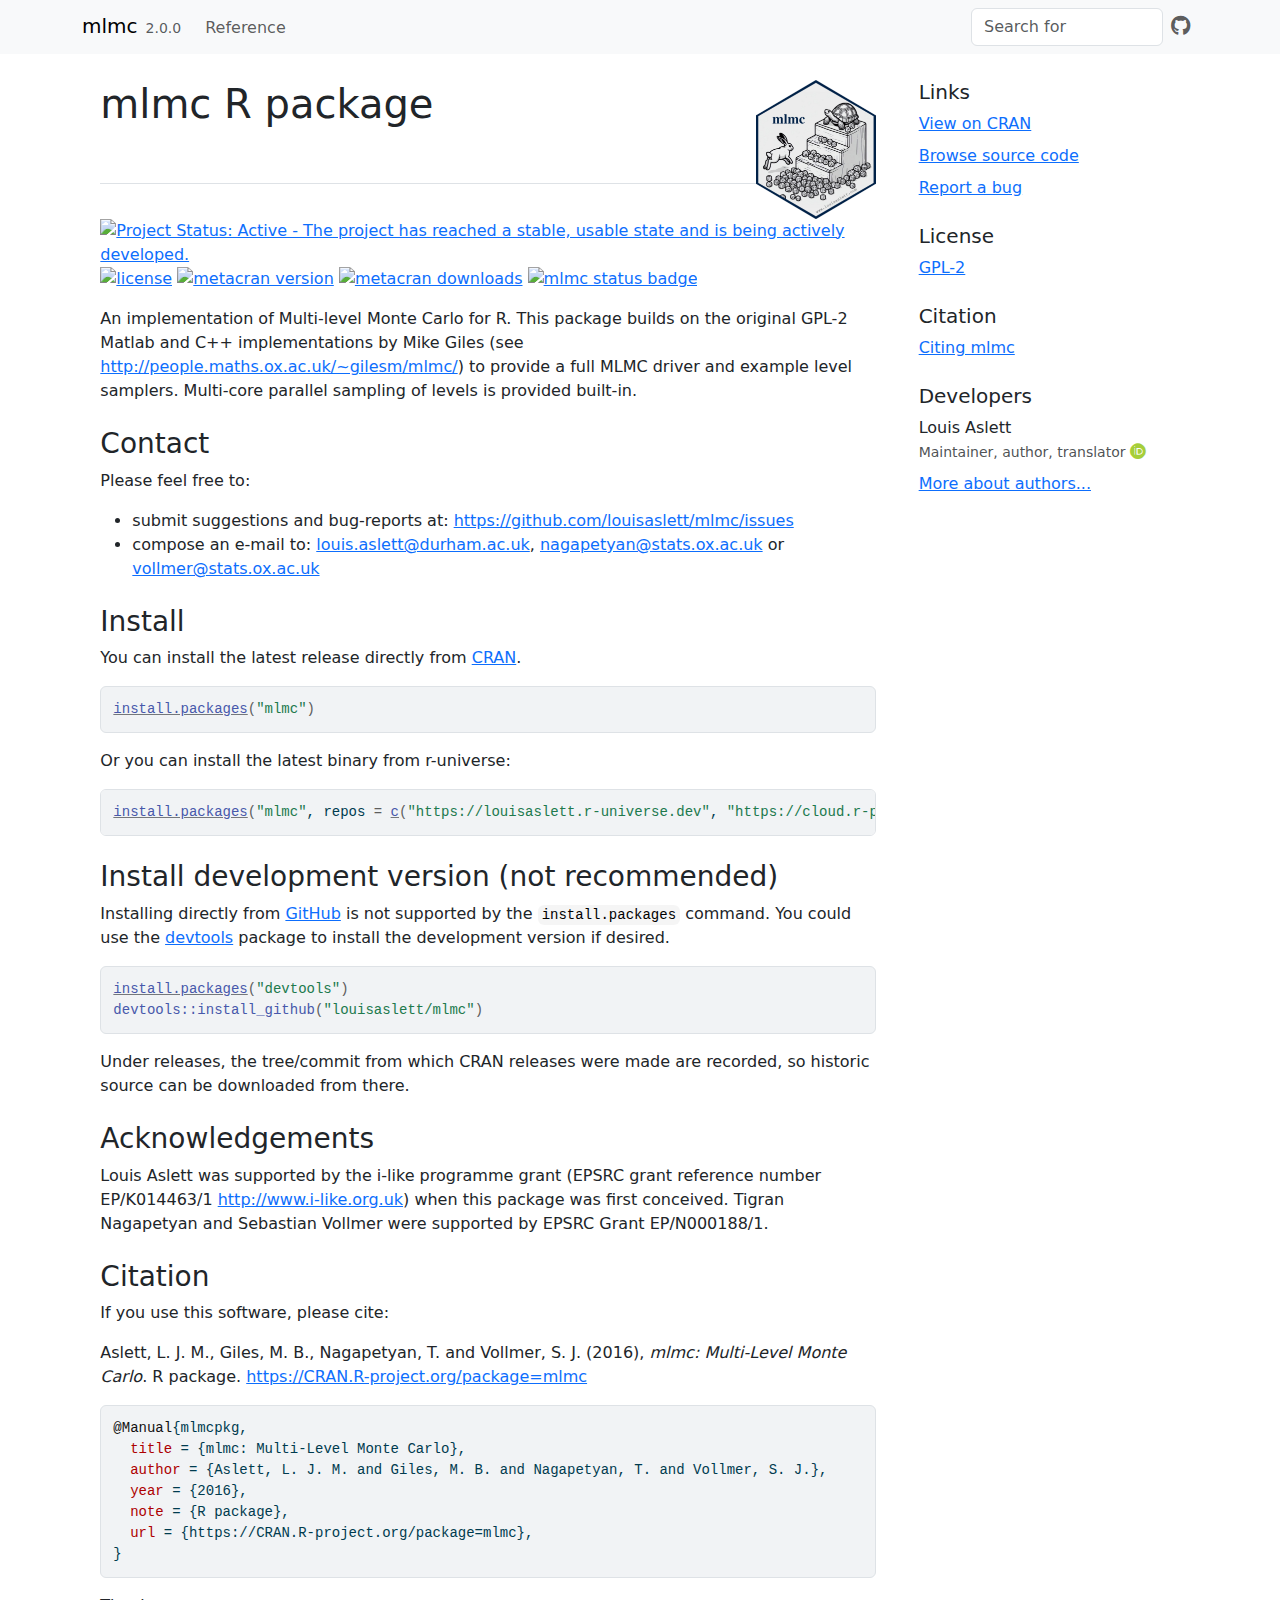
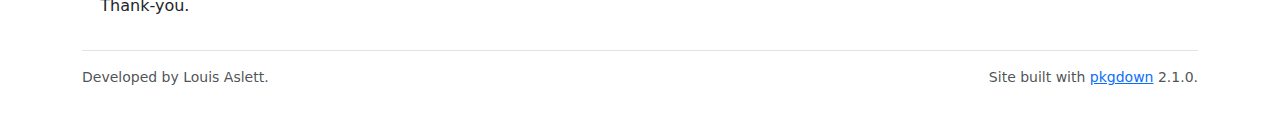
==== index.html @ 650b0824 "Deploying to gh-pages from @ louisaslett/mlmc@062ed920f22a13766614a408893ced4c743f7a38 🚀" ====
<!DOCTYPE html>
<!-- Generated by pkgdown: do not edit by hand --><html lang="en">
<head>
<meta http-equiv="Content-Type" content="text/html; charset=UTF-8">
<meta charset="utf-8">
<meta http-equiv="X-UA-Compatible" content="IE=edge">
<meta name="viewport" content="width=device-width, initial-scale=1, shrink-to-fit=no">
<title>Multi-Level Monte Carlo • mlmc</title>
<script src="deps/jquery-3.6.0/jquery-3.6.0.min.js"></script><meta name="viewport" content="width=device-width, initial-scale=1, shrink-to-fit=no">
<link href="deps/bootstrap-5.3.1/bootstrap.min.css" rel="stylesheet">
<script src="deps/bootstrap-5.3.1/bootstrap.bundle.min.js"></script><link href="deps/font-awesome-6.4.2/css/all.min.css" rel="stylesheet">
<link href="deps/font-awesome-6.4.2/css/v4-shims.min.css" rel="stylesheet">
<script src="deps/headroom-0.11.0/headroom.min.js"></script><script src="deps/headroom-0.11.0/jQuery.headroom.min.js"></script><script src="deps/bootstrap-toc-1.0.1/bootstrap-toc.min.js"></script><script src="deps/clipboard.js-2.0.11/clipboard.min.js"></script><script src="deps/search-1.0.0/autocomplete.jquery.min.js"></script><script src="deps/search-1.0.0/fuse.min.js"></script><script src="deps/search-1.0.0/mark.min.js"></script><!-- pkgdown --><script src="pkgdown.js"></script><meta property="og:title" content="Multi-Level Monte Carlo">
<meta name="description" content="An implementation of Multi-level Monte Carlo, Giles (2008) &lt;doi:10.1287/opre.1070.0496&gt;, Heinrich (1998) &lt;doi:10.1006/jcom.1998.0471&gt;, for R. This package builds on the original Matlab and C++ implementations by Mike Giles to provide a full MLMC driver and example level samplers. Multi-core parallel sampling of levels is provided built-in.">
<meta property="og:description" content="An implementation of Multi-level Monte Carlo, Giles (2008) &lt;doi:10.1287/opre.1070.0496&gt;, Heinrich (1998) &lt;doi:10.1006/jcom.1998.0471&gt;, for R. This package builds on the original Matlab and C++ implementations by Mike Giles to provide a full MLMC driver and example level samplers. Multi-core parallel sampling of levels is provided built-in.">
<meta property="og:image" content="https://mlmc.louisaslett.com/logo.png">
</head>
<body>
    <a href="#main" class="visually-hidden-focusable">Skip to contents</a>


    <nav class="navbar navbar-expand-lg fixed-top bg-light" data-bs-theme="light" aria-label="Site navigation"><div class="container">

    <a class="navbar-brand me-2" href="index.html">mlmc</a>

    <small class="nav-text text-muted me-auto" data-bs-toggle="tooltip" data-bs-placement="bottom" title="">2.0.0</small>


    <button class="navbar-toggler" type="button" data-bs-toggle="collapse" data-bs-target="#navbar" aria-controls="navbar" aria-expanded="false" aria-label="Toggle navigation">
      <span class="navbar-toggler-icon"></span>
    </button>

    <div id="navbar" class="collapse navbar-collapse ms-3">
      <ul class="navbar-nav me-auto">
<li class="nav-item"><a class="nav-link" href="reference/index.html">Reference</a></li>
      </ul>
<ul class="navbar-nav">
<li class="nav-item"><form class="form-inline" role="search">
 <input class="form-control" type="search" name="search-input" id="search-input" autocomplete="off" aria-label="Search site" placeholder="Search for" data-search-index="search.json">
</form></li>
<li class="nav-item"><a class="external-link nav-link" href="https://github.com/louisaslett/mlmc/" aria-label="GitHub"><span class="fa fab fa-github fa-lg"></span></a></li>
      </ul>
</div>


  </div>
</nav><div class="container template-home">
<div class="row">
  <main id="main" class="col-md-9"><div class="section level1">
<div class="page-header">
<img src="logo.png" class="logo" alt=""><h1 id="mlmc-r-package-">mlmc R package <a class="anchor" aria-label="anchor" href="#mlmc-r-package-"></a>
</h1>
</div>
<p><a href="http://www.repostatus.org/#active" class="external-link"><img src="https://www.repostatus.org/badges/latest/active.svg" alt="Project Status: Active - The project has reached a stable, usable state and is being actively developed."></a> <a href="http://www.gnu.org/licenses/gpl-2.0.html" class="external-link"><img src="https://img.shields.io/badge/license-GPL%20%28%3E=%202%29-brightgreen.svg?style=flat" alt="license"></a> <a href="https://cran.r-project.org/package=mlmc" class="external-link"><img src="https://www.r-pkg.org/badges/version/mlmc" alt="metacran version"></a> <a href="https://cran.r-project.org/package=mlmc" class="external-link"><img src="https://cranlogs.r-pkg.org/badges/grand-total/mlmc" alt="metacran downloads"></a> <a href="https://louisaslett.r-universe.dev/mlmc" class="external-link"><img src="https://louisaslett.r-universe.dev/badges/mlmc" alt="mlmc status badge"></a></p>
<p>An implementation of Multi-level Monte Carlo for R. This package builds on the original GPL-2 Matlab and C++ implementations by Mike Giles (see <a href="http://people.maths.ox.ac.uk/~gilesm/mlmc/" class="external-link uri">http://people.maths.ox.ac.uk/~gilesm/mlmc/</a>) to provide a full MLMC driver and example level samplers. Multi-core parallel sampling of levels is provided built-in.</p>
<div class="section level2">
<h2 id="contact">Contact<a class="anchor" aria-label="anchor" href="#contact"></a>
</h2>
<p>Please feel free to:</p>
<ul>
<li>submit suggestions and bug-reports at: <a href="https://github.com/louisaslett/mlmc/issues" class="external-link uri">https://github.com/louisaslett/mlmc/issues</a>
</li>
<li>compose an e-mail to: <a href="mailto:louis.aslett@durham.ac.uk" class="email">louis.aslett@durham.ac.uk</a>, <a href="mailto:nagapetyan@stats.ox.ac.uk" class="email">nagapetyan@stats.ox.ac.uk</a> or <a href="mailto:vollmer@stats.ox.ac.uk" class="email">vollmer@stats.ox.ac.uk</a>
</li>
</ul>
</div>
<div class="section level2">
<h2 id="install">Install<a class="anchor" aria-label="anchor" href="#install"></a>
</h2>
<p>You can install the latest release directly from <a href="https://cran.r-project.org/package=mlmc" class="external-link">CRAN</a>.</p>
<div class="sourceCode" id="cb1"><pre class="downlit sourceCode r">
<code class="sourceCode R"><span><span class="fu"><a href="https://rdrr.io/r/utils/install.packages.html" class="external-link">install.packages</a></span><span class="op">(</span><span class="st">"mlmc"</span><span class="op">)</span></span></code></pre></div>
<p>Or you can install the latest binary from r-universe:</p>
<div class="sourceCode" id="cb2"><pre class="downlit sourceCode r">
<code class="sourceCode R"><span><span class="fu"><a href="https://rdrr.io/r/utils/install.packages.html" class="external-link">install.packages</a></span><span class="op">(</span><span class="st">"mlmc"</span>, repos <span class="op">=</span> <span class="fu"><a href="https://rdrr.io/r/base/c.html" class="external-link">c</a></span><span class="op">(</span><span class="st">"https://louisaslett.r-universe.dev"</span>, <span class="st">"https://cloud.r-project.org"</span><span class="op">)</span><span class="op">)</span></span></code></pre></div>
</div>
<div class="section level2">
<h2 id="install-development-version-not-recommended">Install development version (not recommended)<a class="anchor" aria-label="anchor" href="#install-development-version-not-recommended"></a>
</h2>
<p>Installing directly from <a href="https://github.com" class="external-link">GitHub</a> is not supported by the <code>install.packages</code> command. You could use the <a href="http://cran.r-project.org/web/packages/devtools/index.html" class="external-link">devtools</a> package to install the development version if desired.</p>
<div class="sourceCode" id="cb3"><pre class="downlit sourceCode r">
<code class="sourceCode R"><span><span class="fu"><a href="https://rdrr.io/r/utils/install.packages.html" class="external-link">install.packages</a></span><span class="op">(</span><span class="st">"devtools"</span><span class="op">)</span></span>
<span><span class="fu">devtools</span><span class="fu">::</span><span class="fu">install_github</span><span class="op">(</span><span class="st">"louisaslett/mlmc"</span><span class="op">)</span></span></code></pre></div>
<p>Under releases, the tree/commit from which CRAN releases were made are recorded, so historic source can be downloaded from there.</p>
</div>
<div class="section level2">
<h2 id="acknowledgements">Acknowledgements<a class="anchor" aria-label="anchor" href="#acknowledgements"></a>
</h2>
<p>Louis Aslett was supported by the i-like programme grant (EPSRC grant reference number EP/K014463/1 <a href="http://www.i-like.org.uk" class="external-link uri">http://www.i-like.org.uk</a>) when this package was first conceived. Tigran Nagapetyan and Sebastian Vollmer were supported by EPSRC Grant EP/N000188/1.</p>
</div>
<div class="section level2">
<h2 id="citation">Citation<a class="anchor" aria-label="anchor" href="#citation"></a>
</h2>
<p>If you use this software, please cite:</p>
<p>Aslett, L. J. M., Giles, M. B., Nagapetyan, T. and Vollmer, S. J. (2016), <em>mlmc: Multi-Level Monte Carlo</em>. R package. <a href="https://CRAN.R-project.org/package=mlmc" class="external-link uri">https://CRAN.R-project.org/package=mlmc</a></p>
<div class="sourceCode" id="cb4"><pre class="sourceCode bibtex"><code class="sourceCode bibtex"><span id="cb4-1"><a href="#cb4-1" tabindex="-1"></a><span class="va">@Manual</span>{<span class="ot">mlmcpkg</span>,</span>
<span id="cb4-2"><a href="#cb4-2" tabindex="-1"></a>  <span class="dt">title</span> = {mlmc: Multi-Level Monte Carlo},</span>
<span id="cb4-3"><a href="#cb4-3" tabindex="-1"></a>  <span class="dt">author</span> = {Aslett, L. J. M. and Giles, M. B. and Nagapetyan, T. and Vollmer, S. J.},</span>
<span id="cb4-4"><a href="#cb4-4" tabindex="-1"></a>  <span class="dt">year</span> = {2016},</span>
<span id="cb4-5"><a href="#cb4-5" tabindex="-1"></a>  <span class="dt">note</span> = {R package},</span>
<span id="cb4-6"><a href="#cb4-6" tabindex="-1"></a>  <span class="dt">url</span> = {https://CRAN.R-project.org/package=mlmc},</span>
<span id="cb4-7"><a href="#cb4-7" tabindex="-1"></a>}</span></code></pre></div>
<p>Thank-you.</p>
</div>
</div>
  </main><aside class="col-md-3"><div class="links">
<h2 data-toc-skip>Links</h2>
<ul class="list-unstyled">
<li><a href="https://cloud.r-project.org/package=mlmc" class="external-link">View on CRAN</a></li>
<li><a href="https://github.com/louisaslett/mlmc/" class="external-link">Browse source code</a></li>
<li><a href="https://github.com/louisaslett/mlmc/issues" class="external-link">Report a bug</a></li>
</ul>
</div>

<div class="license">
<h2 data-toc-skip>License</h2>
<ul class="list-unstyled">
<li><a href="https://www.r-project.org/Licenses/GPL-2" class="external-link">GPL-2</a></li>
</ul>
</div>


<div class="citation">
<h2 data-toc-skip>Citation</h2>
<ul class="list-unstyled">
<li><a href="authors.html#citation">Citing mlmc</a></li>
</ul>
</div>

<div class="developers">
<h2 data-toc-skip>Developers</h2>
<ul class="list-unstyled">
<li>Louis Aslett <br><small class="roles"> Maintainer, author, translator </small> <a href="https://orcid.org/0000-0003-2211-233X" target="orcid.widget" aria-label="ORCID" class="external-link"><span class="fab fa-orcid orcid" aria-hidden="true"></span></a> </li>
<li><a href="authors.html">More about authors...</a></li>
</ul>
</div>



  </aside>
</div>


    <footer><div class="pkgdown-footer-left">
  <p>Developed by Louis Aslett.</p>
</div>

<div class="pkgdown-footer-right">
  <p>Site built with <a href="https://pkgdown.r-lib.org/" class="external-link">pkgdown</a> 2.1.0.</p>
</div>

    </footer>
</div>





  </body>
</html>
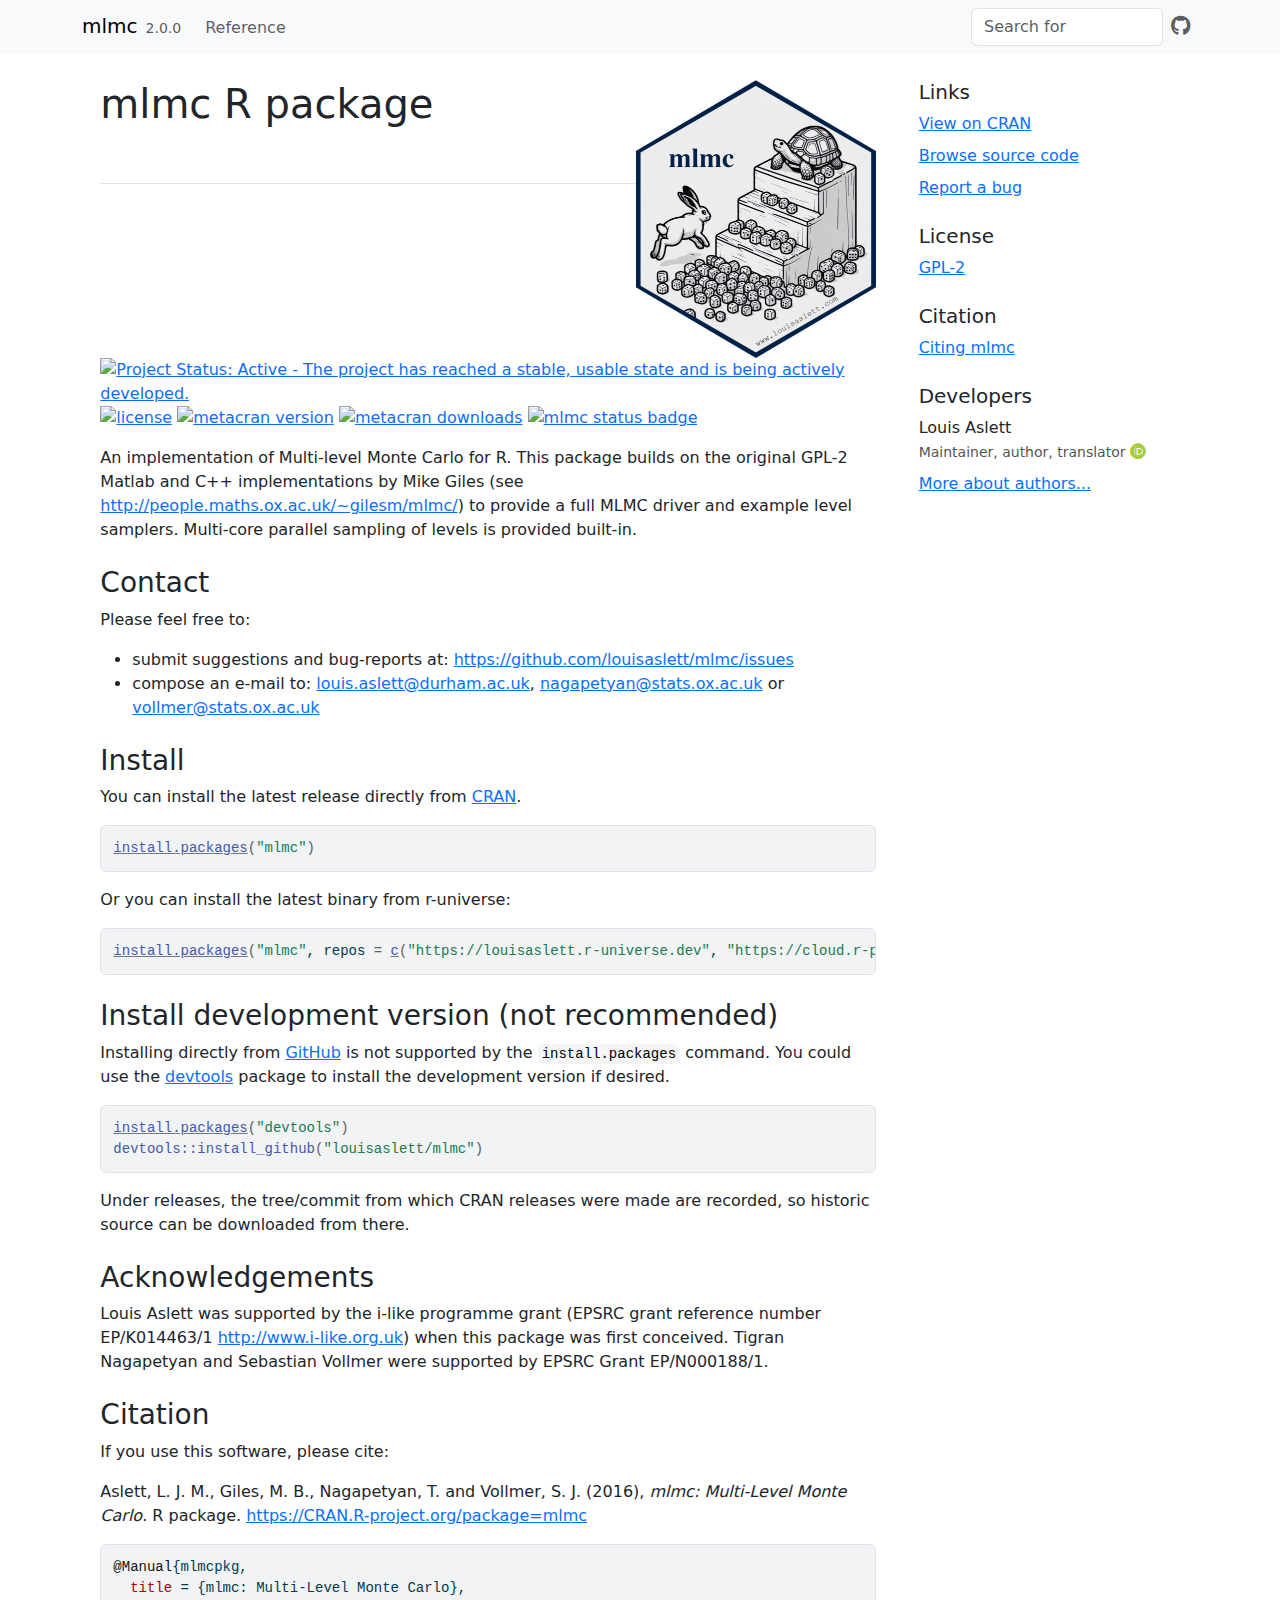
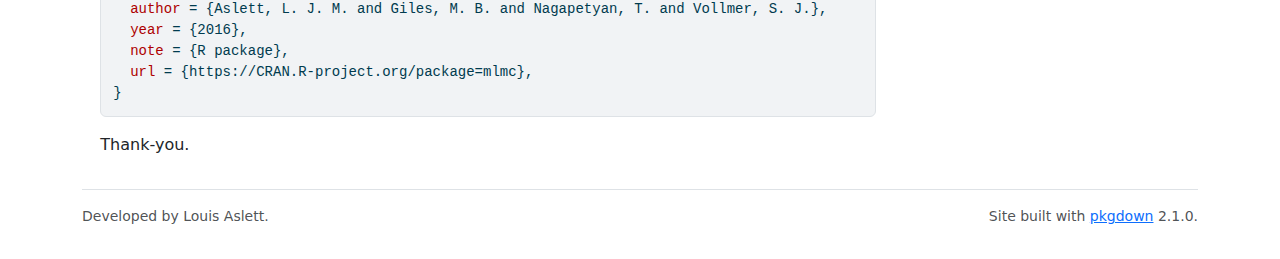
==== commit 07036e6e: "Deploying to gh-pages from @ louisaslett/mlmc@fdd95ee49e923a653793b5fffb42138ba9c4afe3 🚀" ====
--- a/index.html
+++ b/index.html
@@ -10,7 +10,8 @@
 <link href="deps/bootstrap-5.3.1/bootstrap.min.css" rel="stylesheet">
 <script src="deps/bootstrap-5.3.1/bootstrap.bundle.min.js"></script><link href="deps/font-awesome-6.4.2/css/all.min.css" rel="stylesheet">
 <link href="deps/font-awesome-6.4.2/css/v4-shims.min.css" rel="stylesheet">
-<script src="deps/headroom-0.11.0/headroom.min.js"></script><script src="deps/headroom-0.11.0/jQuery.headroom.min.js"></script><script src="deps/bootstrap-toc-1.0.1/bootstrap-toc.min.js"></script><script src="deps/clipboard.js-2.0.11/clipboard.min.js"></script><script src="deps/search-1.0.0/autocomplete.jquery.min.js"></script><script src="deps/search-1.0.0/fuse.min.js"></script><script src="deps/search-1.0.0/mark.min.js"></script><!-- pkgdown --><script src="pkgdown.js"></script><meta property="og:title" content="Multi-Level Monte Carlo">
+<script src="deps/headroom-0.11.0/headroom.min.js"></script><script src="deps/headroom-0.11.0/jQuery.headroom.min.js"></script><script src="deps/bootstrap-toc-1.0.1/bootstrap-toc.min.js"></script><script src="deps/clipboard.js-2.0.11/clipboard.min.js"></script><script src="deps/search-1.0.0/autocomplete.jquery.min.js"></script><script src="deps/search-1.0.0/fuse.min.js"></script><script src="deps/search-1.0.0/mark.min.js"></script><!-- pkgdown --><script src="pkgdown.js"></script><link href="extra.css" rel="stylesheet">
+<meta property="og:title" content="Multi-Level Monte Carlo">
 <meta name="description" content="An implementation of Multi-level Monte Carlo, Giles (2008) &lt;doi:10.1287/opre.1070.0496&gt;, Heinrich (1998) &lt;doi:10.1006/jcom.1998.0471&gt;, for R. This package builds on the original Matlab and C++ implementations by Mike Giles to provide a full MLMC driver and example level samplers. Multi-core parallel sampling of levels is provided built-in.">
 <meta property="og:description" content="An implementation of Multi-level Monte Carlo, Giles (2008) &lt;doi:10.1287/opre.1070.0496&gt;, Heinrich (1998) &lt;doi:10.1006/jcom.1998.0471&gt;, for R. This package builds on the original Matlab and C++ implementations by Mike Giles to provide a full MLMC driver and example level samplers. Multi-core parallel sampling of levels is provided built-in.">
 <meta property="og:image" content="https://mlmc.louisaslett.com/logo.png">
--- a/extra.css
+++ b/extra.css
@@ -0,0 +1,3 @@
+.template-home img.logo {
+  width: 240px;
+}
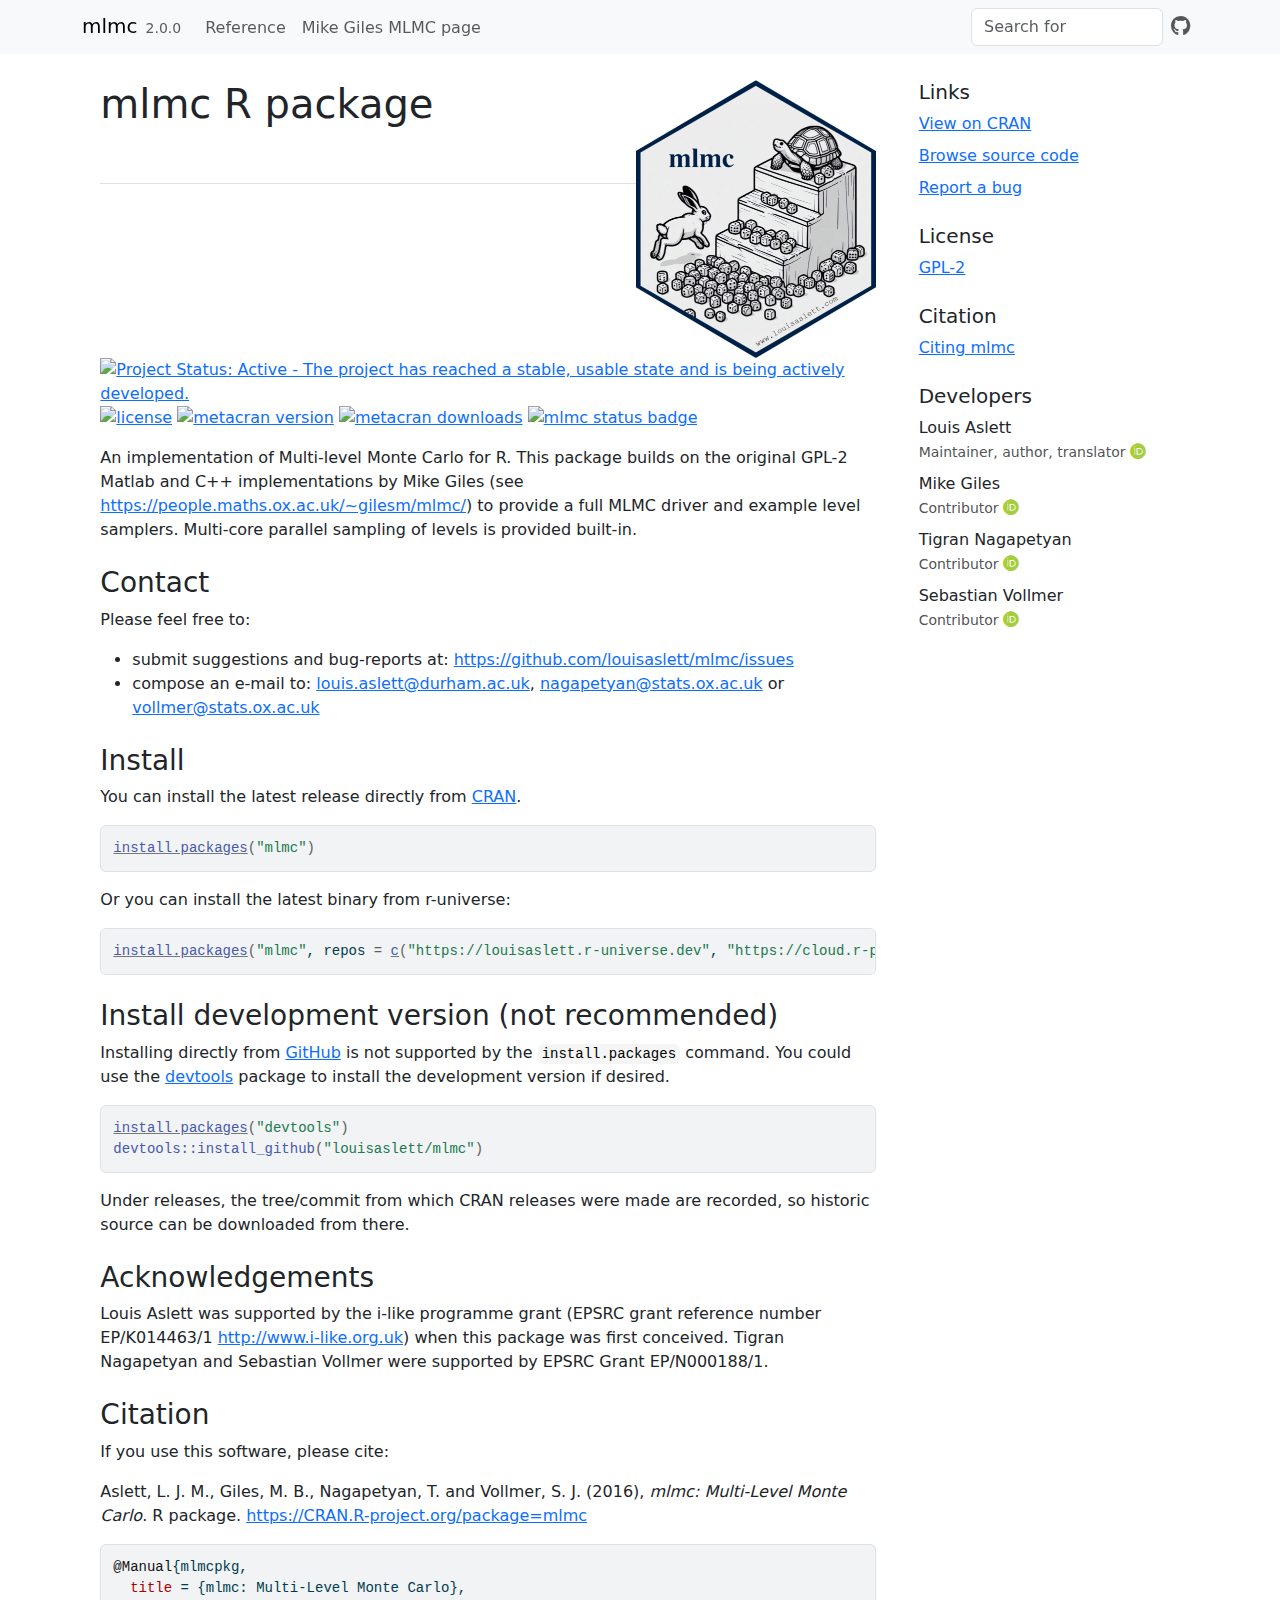
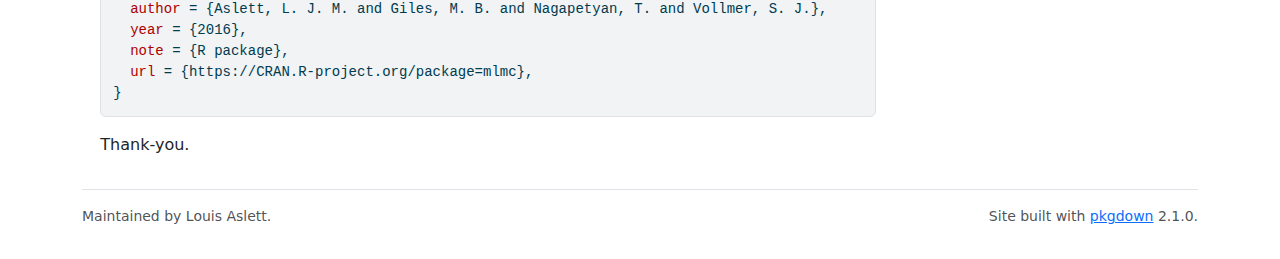
==== commit 190f5781: "Deploying to gh-pages from @ louisaslett/mlmc@53d44c8a0d48781fdaa4a87bb89ad2ab79b79232 🚀" ====
--- a/index.html
+++ b/index.html
@@ -34,6 +34,7 @@
     <div id="navbar" class="collapse navbar-collapse ms-3">
       <ul class="navbar-nav me-auto">
 <li class="nav-item"><a class="nav-link" href="reference/index.html">Reference</a></li>
+<li class="nav-item"><a class="external-link nav-link" href="https://people.maths.ox.ac.uk/~gilesm/mlmc/">Mike Giles MLMC page</a></li>
       </ul>
 <ul class="navbar-nav">
 <li class="nav-item"><form class="form-inline" role="search">
@@ -52,8 +53,8 @@
 <img src="logo.png" class="logo" alt=""><h1 id="mlmc-r-package-">mlmc R package <a class="anchor" aria-label="anchor" href="#mlmc-r-package-"></a>
 </h1>
 </div>
-<p><a href="http://www.repostatus.org/#active" class="external-link"><img src="https://www.repostatus.org/badges/latest/active.svg" alt="Project Status: Active - The project has reached a stable, usable state and is being actively developed."></a> <a href="http://www.gnu.org/licenses/gpl-2.0.html" class="external-link"><img src="https://img.shields.io/badge/license-GPL%20%28%3E=%202%29-brightgreen.svg?style=flat" alt="license"></a> <a href="https://cran.r-project.org/package=mlmc" class="external-link"><img src="https://www.r-pkg.org/badges/version/mlmc" alt="metacran version"></a> <a href="https://cran.r-project.org/package=mlmc" class="external-link"><img src="https://cranlogs.r-pkg.org/badges/grand-total/mlmc" alt="metacran downloads"></a> <a href="https://louisaslett.r-universe.dev/mlmc" class="external-link"><img src="https://louisaslett.r-universe.dev/badges/mlmc" alt="mlmc status badge"></a></p>
-<p>An implementation of Multi-level Monte Carlo for R. This package builds on the original GPL-2 Matlab and C++ implementations by Mike Giles (see <a href="http://people.maths.ox.ac.uk/~gilesm/mlmc/" class="external-link uri">http://people.maths.ox.ac.uk/~gilesm/mlmc/</a>) to provide a full MLMC driver and example level samplers. Multi-core parallel sampling of levels is provided built-in.</p>
+<p><a href="https://www.repostatus.org/#active" class="external-link"><img src="https://www.repostatus.org/badges/latest/active.svg" alt="Project Status: Active - The project has reached a stable, usable state and is being actively developed."></a> <a href="https://www.gnu.org/licenses/gpl-2.0.html" class="external-link"><img src="https://img.shields.io/badge/license-GPL%20%28%3E=%202%29-brightgreen.svg?style=flat" alt="license"></a> <a href="https://cran.r-project.org/package=mlmc" class="external-link"><img src="https://www.r-pkg.org/badges/version/mlmc" alt="metacran version"></a> <a href="https://cran.r-project.org/package=mlmc" class="external-link"><img src="https://cranlogs.r-pkg.org/badges/grand-total/mlmc" alt="metacran downloads"></a> <a href="https://louisaslett.r-universe.dev/mlmc" class="external-link"><img src="https://louisaslett.r-universe.dev/badges/mlmc" alt="mlmc status badge"></a></p>
+<p>An implementation of Multi-level Monte Carlo for R. This package builds on the original GPL-2 Matlab and C++ implementations by Mike Giles (see <a href="https://people.maths.ox.ac.uk/~gilesm/mlmc/" class="external-link uri">https://people.maths.ox.ac.uk/~gilesm/mlmc/</a>) to provide a full MLMC driver and example level samplers. Multi-core parallel sampling of levels is provided built-in.</p>
 <div class="section level2">
 <h2 id="contact">Contact<a class="anchor" aria-label="anchor" href="#contact"></a>
 </h2>
@@ -78,7 +79,7 @@
 <div class="section level2">
 <h2 id="install-development-version-not-recommended">Install development version (not recommended)<a class="anchor" aria-label="anchor" href="#install-development-version-not-recommended"></a>
 </h2>
-<p>Installing directly from <a href="https://github.com" class="external-link">GitHub</a> is not supported by the <code>install.packages</code> command. You could use the <a href="http://cran.r-project.org/web/packages/devtools/index.html" class="external-link">devtools</a> package to install the development version if desired.</p>
+<p>Installing directly from <a href="https://github.com" class="external-link">GitHub</a> is not supported by the <code>install.packages</code> command. You could use the <a href="https://cran.r-project.org/package=devtools" class="external-link">devtools</a> package to install the development version if desired.</p>
 <div class="sourceCode" id="cb3"><pre class="downlit sourceCode r">
 <code class="sourceCode R"><span><span class="fu"><a href="https://rdrr.io/r/utils/install.packages.html" class="external-link">install.packages</a></span><span class="op">(</span><span class="st">"devtools"</span><span class="op">)</span></span>
 <span><span class="fu">devtools</span><span class="fu">::</span><span class="fu">install_github</span><span class="op">(</span><span class="st">"louisaslett/mlmc"</span><span class="op">)</span></span></code></pre></div>
@@ -132,7 +133,9 @@
 <h2 data-toc-skip>Developers</h2>
 <ul class="list-unstyled">
 <li>Louis Aslett <br><small class="roles"> Maintainer, author, translator </small> <a href="https://orcid.org/0000-0003-2211-233X" target="orcid.widget" aria-label="ORCID" class="external-link"><span class="fab fa-orcid orcid" aria-hidden="true"></span></a> </li>
-<li><a href="authors.html">More about authors...</a></li>
+<li>Mike Giles <br><small class="roles"> Contributor </small> <a href="https://orcid.org/0000-0002-5445-3721" target="orcid.widget" aria-label="ORCID" class="external-link"><span class="fab fa-orcid orcid" aria-hidden="true"></span></a> </li>
+<li>Tigran Nagapetyan <br><small class="roles"> Contributor </small> <a href="https://orcid.org/0000-0002-0379-1157" target="orcid.widget" aria-label="ORCID" class="external-link"><span class="fab fa-orcid orcid" aria-hidden="true"></span></a> </li>
+<li>Sebastian Vollmer <br><small class="roles"> Contributor </small> <a href="https://orcid.org/0000-0003-2831-1401" target="orcid.widget" aria-label="ORCID" class="external-link"><span class="fab fa-orcid orcid" aria-hidden="true"></span></a> </li>
 </ul>
 </div>
 
@@ -143,7 +146,7 @@
 
 
     <footer><div class="pkgdown-footer-left">
-  <p>Developed by Louis Aslett.</p>
+  <p>Maintained by Louis Aslett.</p>
 </div>
 
 <div class="pkgdown-footer-right">
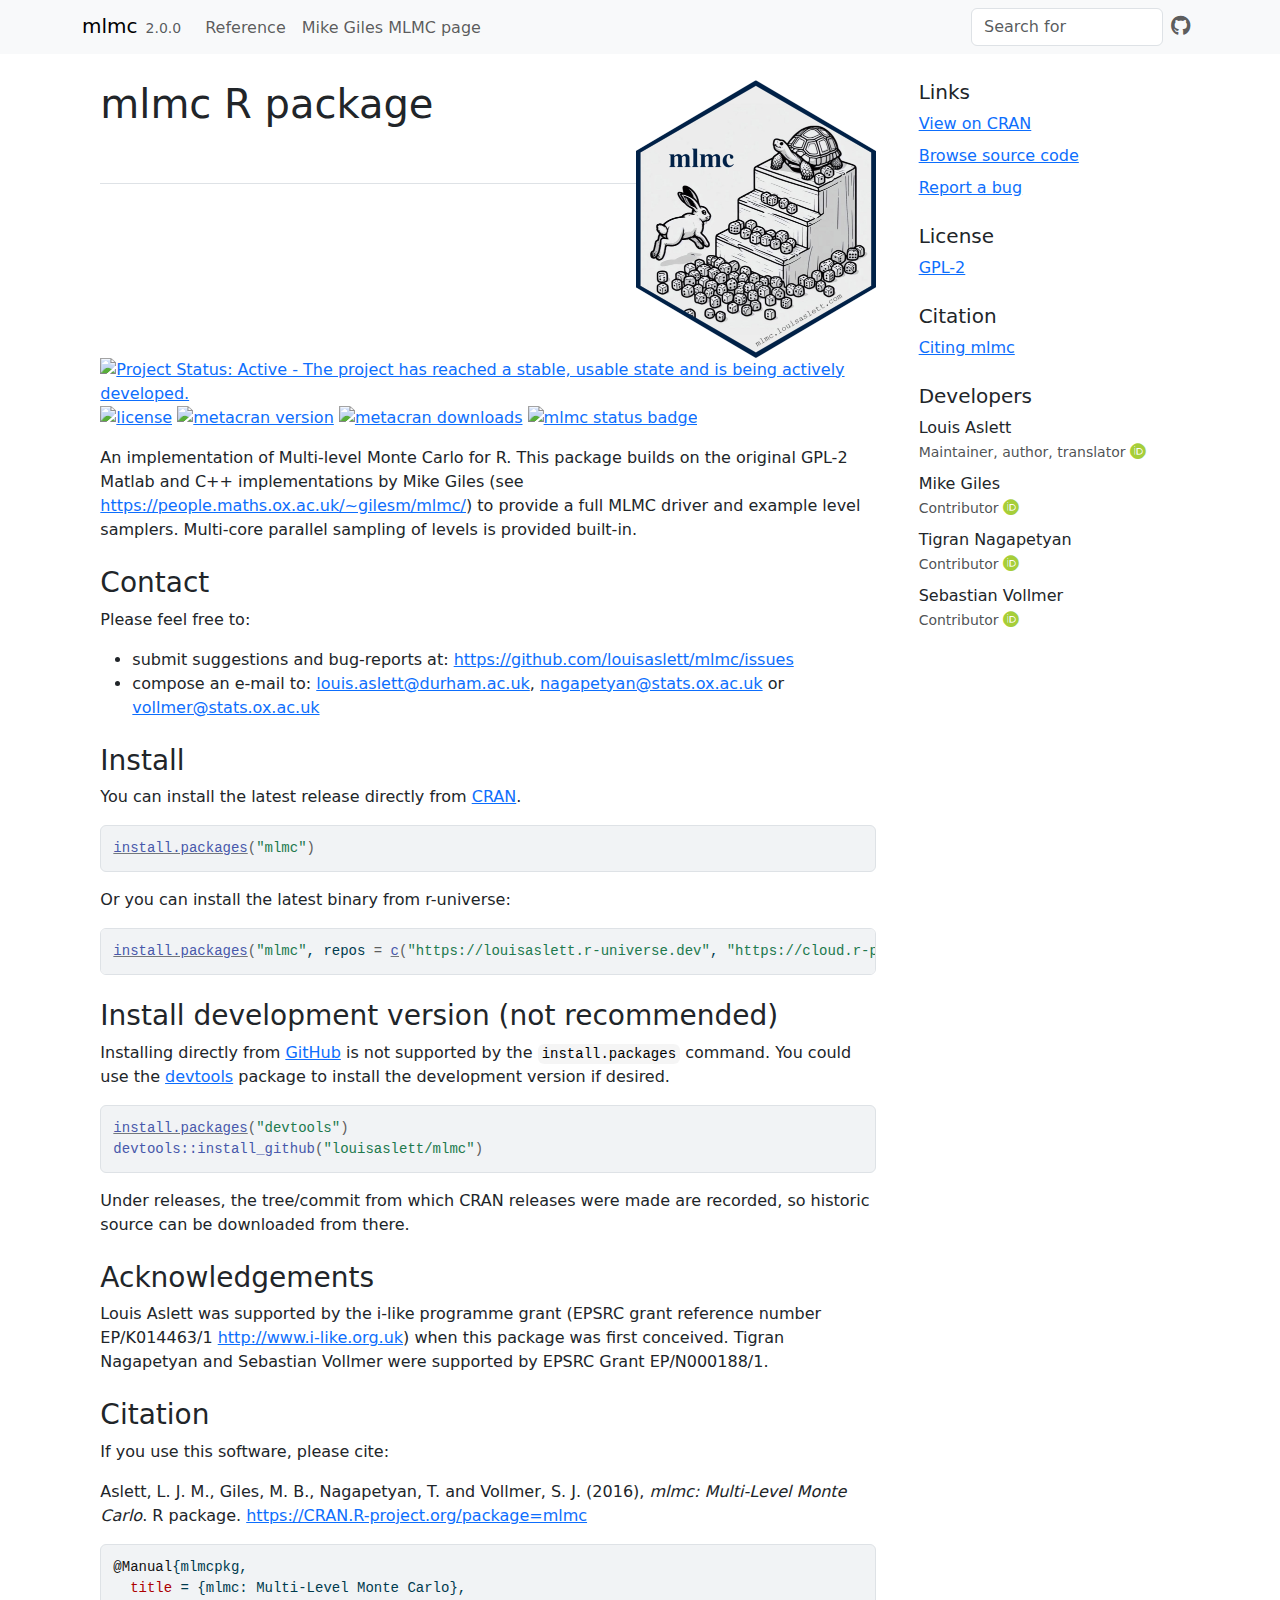
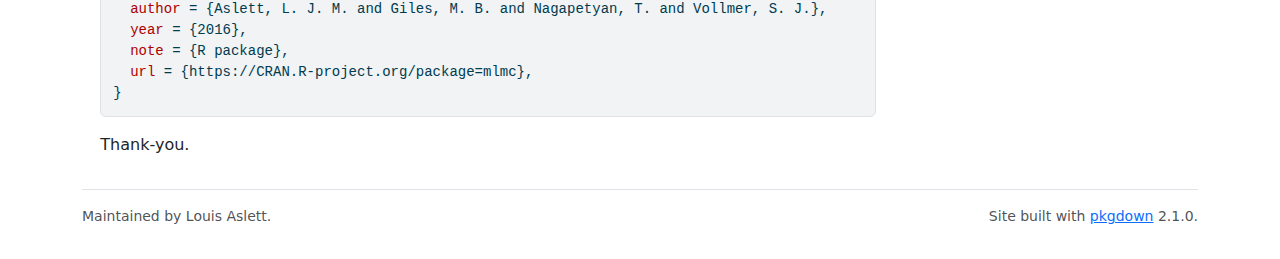
==== commit 69f4ce7d: "Deploying to gh-pages from @ louisaslett/mlmc@74676ccedead507d4af768ade3d9dead54a7ae5b 🚀" ====
--- a/index.html
+++ b/index.html
@@ -15,6 +15,8 @@
 <meta name="description" content="An implementation of Multi-level Monte Carlo, Giles (2008) &lt;doi:10.1287/opre.1070.0496&gt;, Heinrich (1998) &lt;doi:10.1006/jcom.1998.0471&gt;, for R. This package builds on the original Matlab and C++ implementations by Mike Giles to provide a full MLMC driver and example level samplers. Multi-core parallel sampling of levels is provided built-in.">
 <meta property="og:description" content="An implementation of Multi-level Monte Carlo, Giles (2008) &lt;doi:10.1287/opre.1070.0496&gt;, Heinrich (1998) &lt;doi:10.1006/jcom.1998.0471&gt;, for R. This package builds on the original Matlab and C++ implementations by Mike Giles to provide a full MLMC driver and example level samplers. Multi-core parallel sampling of levels is provided built-in.">
 <meta property="og:image" content="https://mlmc.louisaslett.com/logo.png">
+<link rel="stylesheet" href="https://cdn.jsdelivr.net/npm/katex@0.16.11/dist/katex.min.css" integrity="sha384-nB0miv6/jRmo5UMMR1wu3Gz6NLsoTkbqJghGIsx//Rlm+ZU03BU6SQNC66uf4l5+" crossorigin="anonymous">
+<script defer src="https://cdn.jsdelivr.net/npm/katex@0.16.11/dist/katex.min.js" integrity="sha384-7zkQWkzuo3B5mTepMUcHkMB5jZaolc2xDwL6VFqjFALcbeS9Ggm/Yr2r3Dy4lfFg" crossorigin="anonymous"></script><script defer src="https://cdn.jsdelivr.net/npm/katex@0.16.11/dist/contrib/auto-render.min.js" integrity="sha384-43gviWU0YVjaDtb/GhzOouOXtZMP/7XUzwPTstBeZFe/+rCMvRwr4yROQP43s0Xk" crossorigin="anonymous" onload="renderMathInElement(document.body);"></script>
 </head>
 <body>
     <a href="#main" class="visually-hidden-focusable">Skip to contents</a>
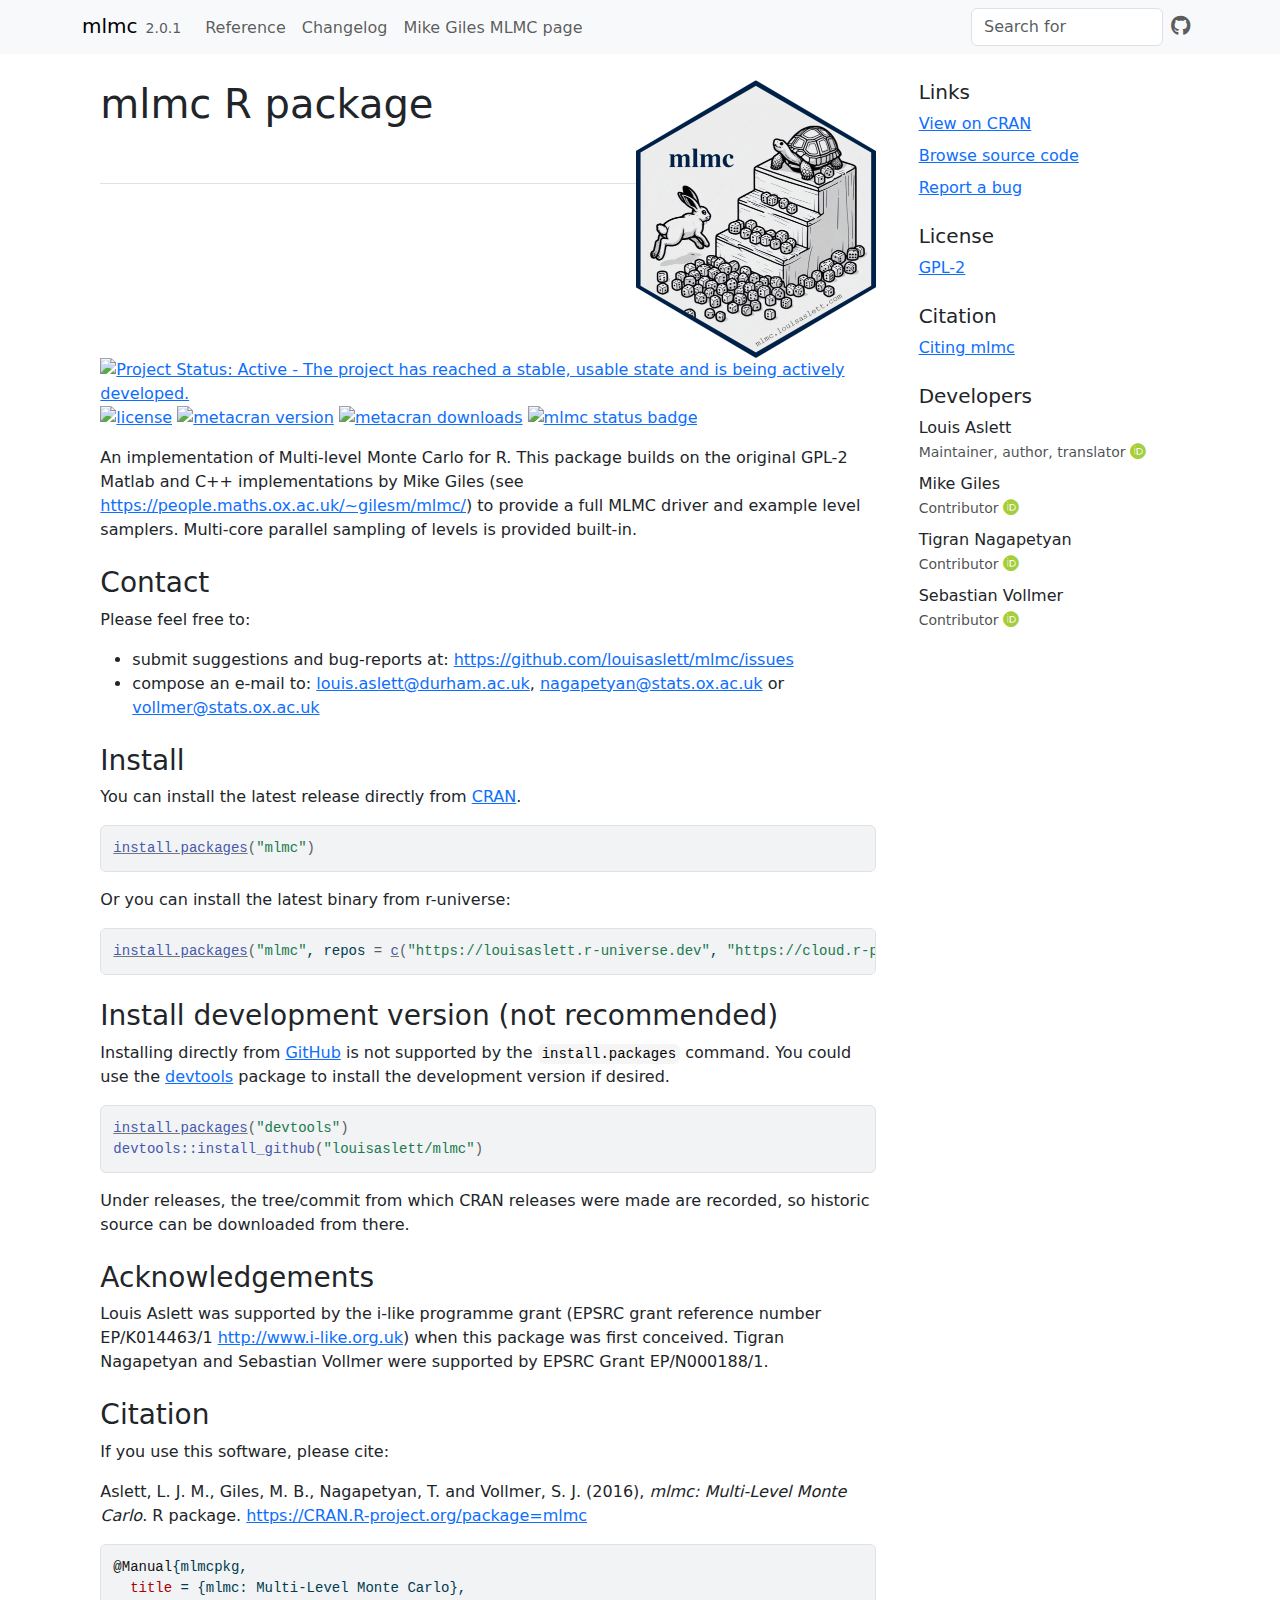
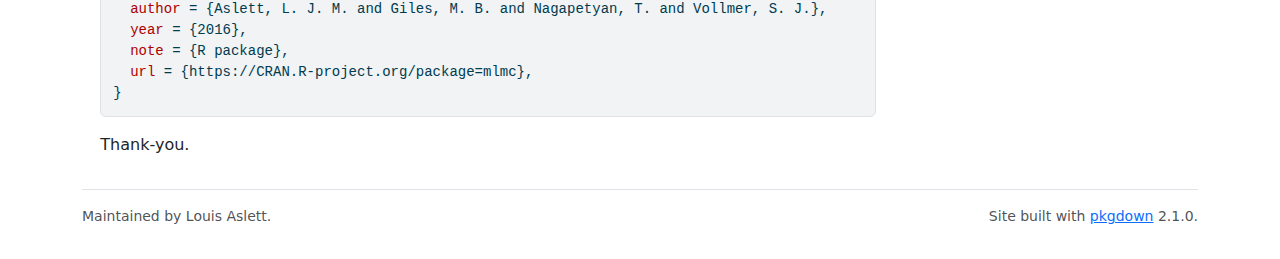
==== commit 085b69d5: "Deploying to gh-pages from @ louisaslett/mlmc@7b3206203ab35c6569c989dec33386fdc35bb9a8 🚀" ====
--- a/index.html
+++ b/index.html
@@ -26,7 +26,7 @@
 
     <a class="navbar-brand me-2" href="index.html">mlmc</a>
 
-    <small class="nav-text text-muted me-auto" data-bs-toggle="tooltip" data-bs-placement="bottom" title="">2.0.0</small>
+    <small class="nav-text text-muted me-auto" data-bs-toggle="tooltip" data-bs-placement="bottom" title="">2.0.1</small>
 
 
     <button class="navbar-toggler" type="button" data-bs-toggle="collapse" data-bs-target="#navbar" aria-controls="navbar" aria-expanded="false" aria-label="Toggle navigation">
@@ -36,6 +36,7 @@
     <div id="navbar" class="collapse navbar-collapse ms-3">
       <ul class="navbar-nav me-auto">
 <li class="nav-item"><a class="nav-link" href="reference/index.html">Reference</a></li>
+<li class="nav-item"><a class="nav-link" href="news/index.html">Changelog</a></li>
 <li class="nav-item"><a class="external-link nav-link" href="https://people.maths.ox.ac.uk/~gilesm/mlmc/">Mike Giles MLMC page</a></li>
       </ul>
 <ul class="navbar-nav">
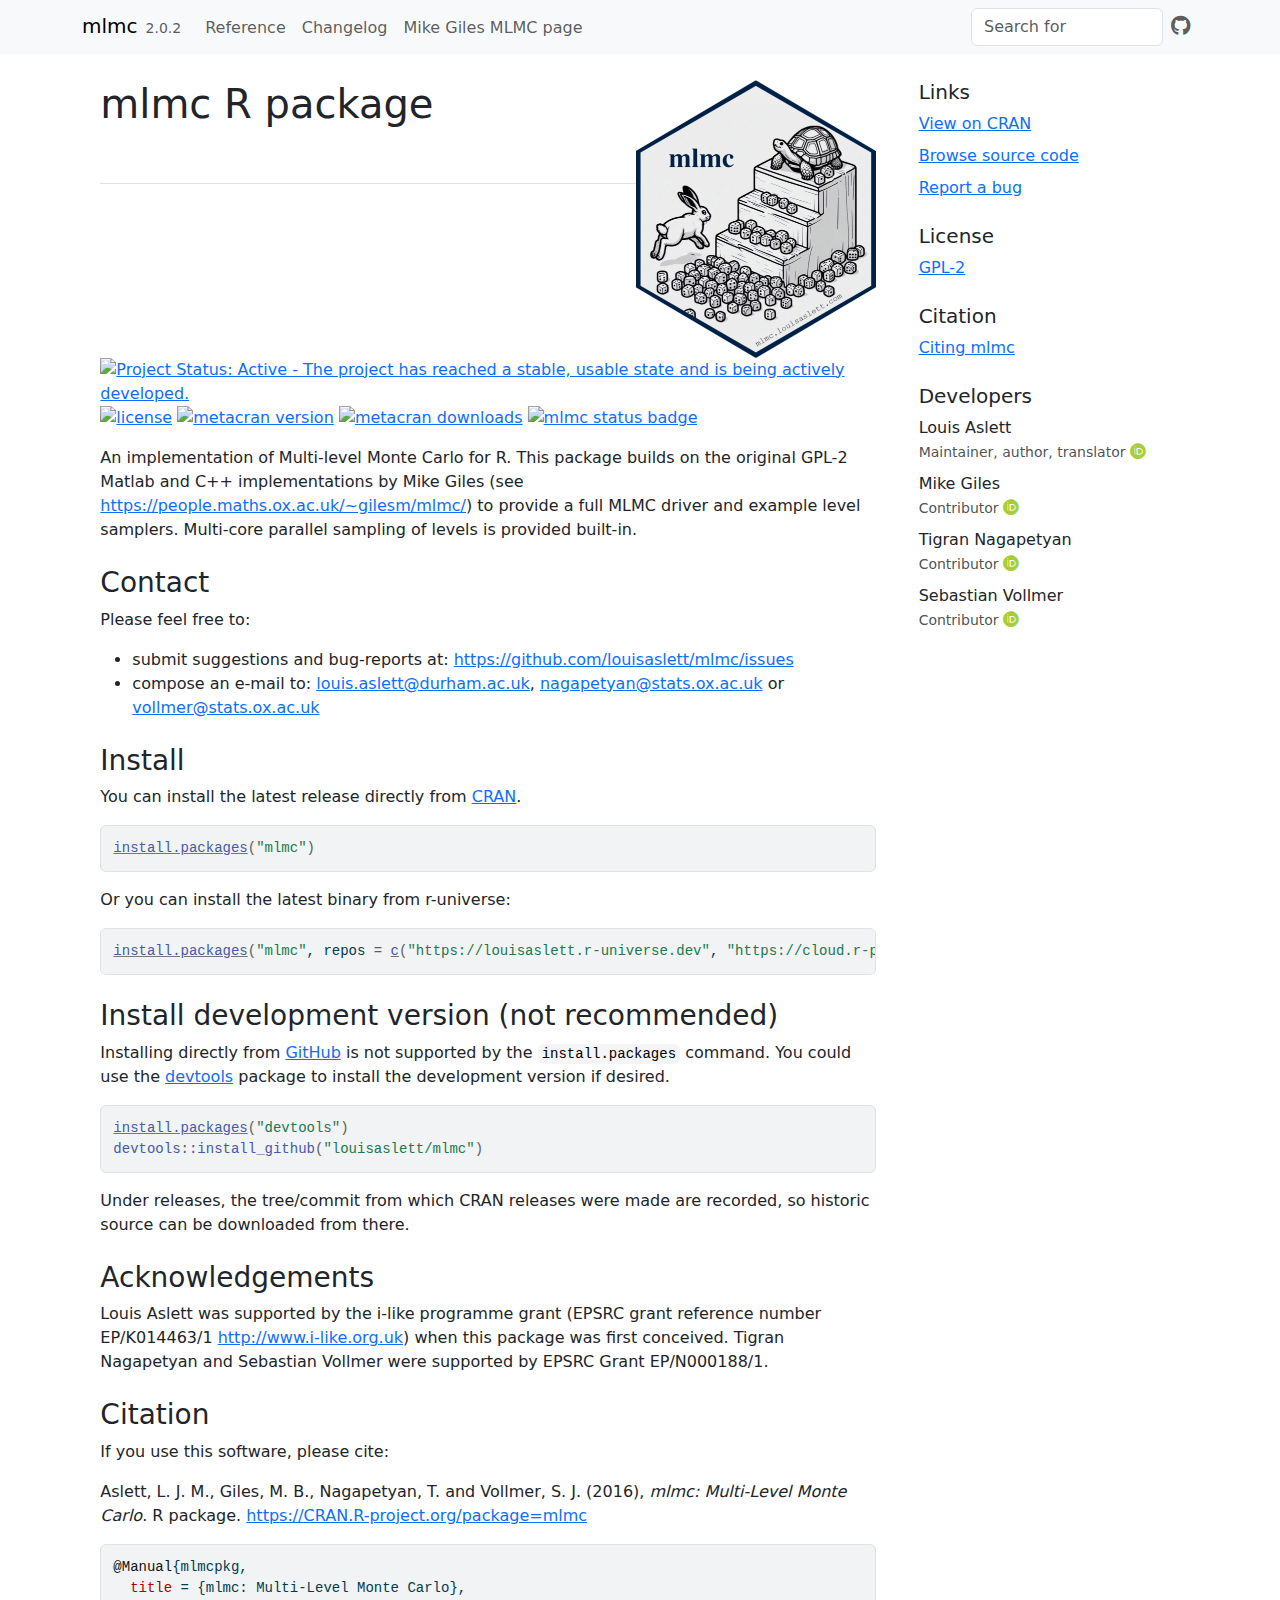
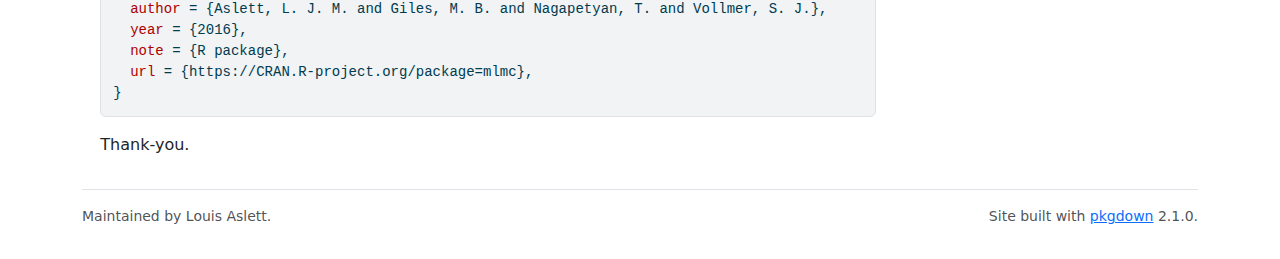
==== commit 503d442c: "Deploying to gh-pages from @ louisaslett/mlmc@e82ea2fb1bf8fa3a1740cac2549aaed626c66085 🚀" ====
--- a/index.html
+++ b/index.html
@@ -12,8 +12,8 @@
 <link href="deps/font-awesome-6.4.2/css/v4-shims.min.css" rel="stylesheet">
 <script src="deps/headroom-0.11.0/headroom.min.js"></script><script src="deps/headroom-0.11.0/jQuery.headroom.min.js"></script><script src="deps/bootstrap-toc-1.0.1/bootstrap-toc.min.js"></script><script src="deps/clipboard.js-2.0.11/clipboard.min.js"></script><script src="deps/search-1.0.0/autocomplete.jquery.min.js"></script><script src="deps/search-1.0.0/fuse.min.js"></script><script src="deps/search-1.0.0/mark.min.js"></script><!-- pkgdown --><script src="pkgdown.js"></script><link href="extra.css" rel="stylesheet">
 <meta property="og:title" content="Multi-Level Monte Carlo">
-<meta name="description" content="An implementation of Multi-level Monte Carlo, Giles (2008) &lt;doi:10.1287/opre.1070.0496&gt;, Heinrich (1998) &lt;doi:10.1006/jcom.1998.0471&gt;, for R. This package builds on the original Matlab and C++ implementations by Mike Giles to provide a full MLMC driver and example level samplers. Multi-core parallel sampling of levels is provided built-in.">
-<meta property="og:description" content="An implementation of Multi-level Monte Carlo, Giles (2008) &lt;doi:10.1287/opre.1070.0496&gt;, Heinrich (1998) &lt;doi:10.1006/jcom.1998.0471&gt;, for R. This package builds on the original Matlab and C++ implementations by Mike Giles to provide a full MLMC driver and example level samplers. Multi-core parallel sampling of levels is provided built-in.">
+<meta name="description" content="An implementation of MLMC (Multi-Level Monte Carlo), Giles (2008) &lt;doi:10.1287/opre.1070.0496&gt;, Heinrich (1998) &lt;doi:10.1006/jcom.1998.0471&gt;, for R. This package builds on the original Matlab and C++ implementations by Mike Giles to provide a full MLMC driver and example level samplers. Multi-core parallel sampling of levels is provided built-in.">
+<meta property="og:description" content="An implementation of MLMC (Multi-Level Monte Carlo), Giles (2008) &lt;doi:10.1287/opre.1070.0496&gt;, Heinrich (1998) &lt;doi:10.1006/jcom.1998.0471&gt;, for R. This package builds on the original Matlab and C++ implementations by Mike Giles to provide a full MLMC driver and example level samplers. Multi-core parallel sampling of levels is provided built-in.">
 <meta property="og:image" content="https://mlmc.louisaslett.com/logo.png">
 <link rel="stylesheet" href="https://cdn.jsdelivr.net/npm/katex@0.16.11/dist/katex.min.css" integrity="sha384-nB0miv6/jRmo5UMMR1wu3Gz6NLsoTkbqJghGIsx//Rlm+ZU03BU6SQNC66uf4l5+" crossorigin="anonymous">
 <script defer src="https://cdn.jsdelivr.net/npm/katex@0.16.11/dist/katex.min.js" integrity="sha384-7zkQWkzuo3B5mTepMUcHkMB5jZaolc2xDwL6VFqjFALcbeS9Ggm/Yr2r3Dy4lfFg" crossorigin="anonymous"></script><script defer src="https://cdn.jsdelivr.net/npm/katex@0.16.11/dist/contrib/auto-render.min.js" integrity="sha384-43gviWU0YVjaDtb/GhzOouOXtZMP/7XUzwPTstBeZFe/+rCMvRwr4yROQP43s0Xk" crossorigin="anonymous" onload="renderMathInElement(document.body);"></script>
@@ -26,7 +26,7 @@
 
     <a class="navbar-brand me-2" href="index.html">mlmc</a>
 
-    <small class="nav-text text-muted me-auto" data-bs-toggle="tooltip" data-bs-placement="bottom" title="">2.0.1</small>
+    <small class="nav-text text-muted me-auto" data-bs-toggle="tooltip" data-bs-placement="bottom" title="">2.0.2</small>
 
 
     <button class="navbar-toggler" type="button" data-bs-toggle="collapse" data-bs-target="#navbar" aria-controls="navbar" aria-expanded="false" aria-label="Toggle navigation">
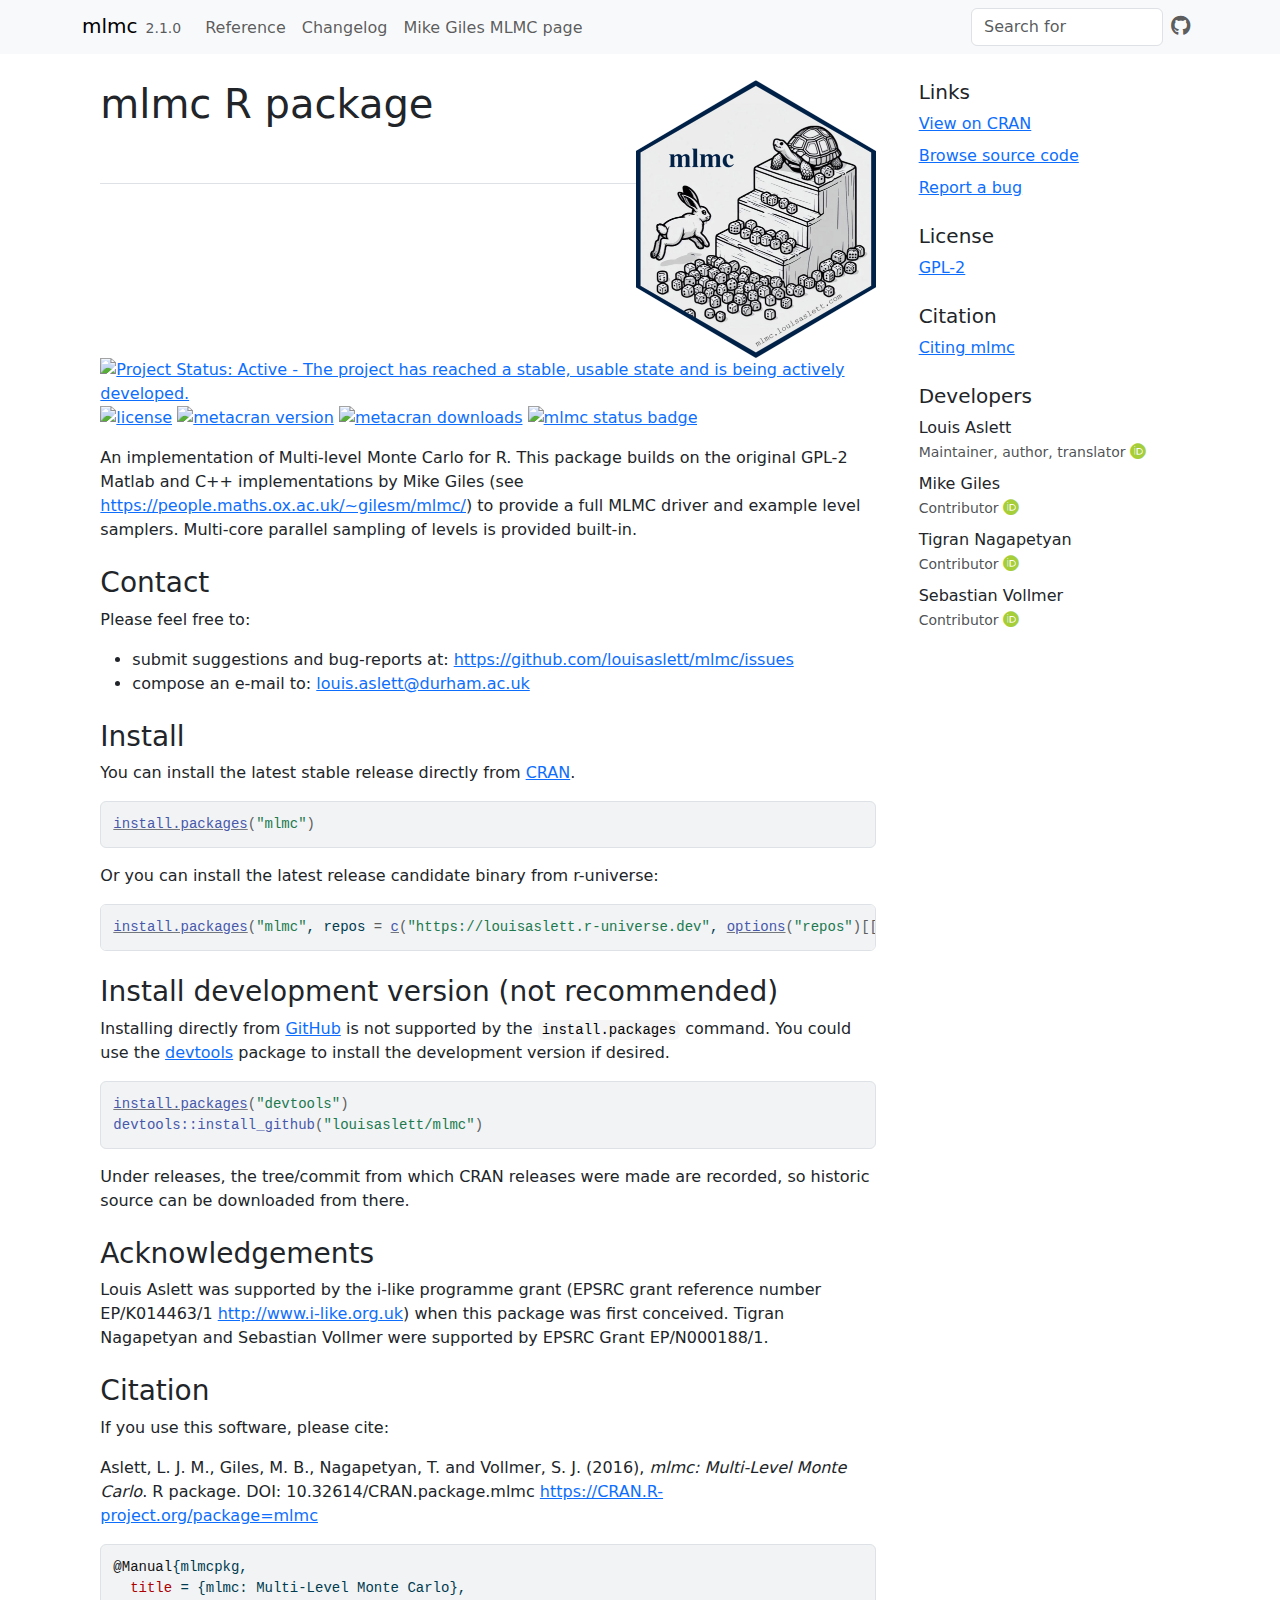
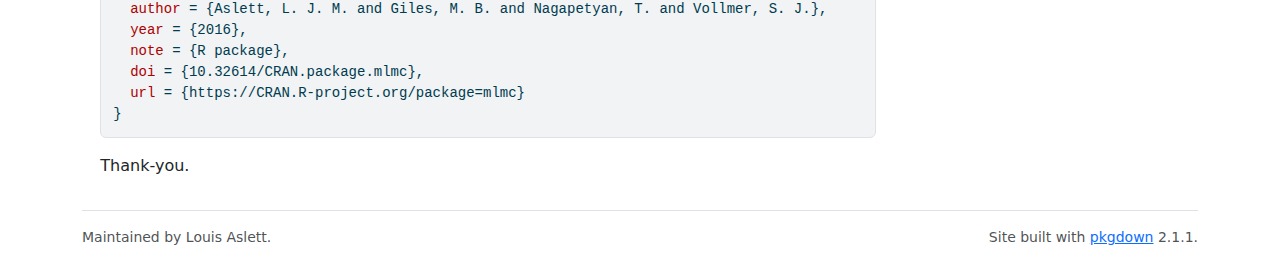
==== commit 36226f43: "Deploying to gh-pages from @ louisaslett/mlmc@eb743df601ab2e5992b7833a023e2036700c2db0 🚀" ====
--- a/index.html
+++ b/index.html
@@ -26,7 +26,7 @@
 
     <a class="navbar-brand me-2" href="index.html">mlmc</a>
 
-    <small class="nav-text text-muted me-auto" data-bs-toggle="tooltip" data-bs-placement="bottom" title="">2.0.2</small>
+    <small class="nav-text text-muted me-auto" data-bs-toggle="tooltip" data-bs-placement="bottom" title="">2.1.0</small>
 
 
     <button class="navbar-toggler" type="button" data-bs-toggle="collapse" data-bs-target="#navbar" aria-controls="navbar" aria-expanded="false" aria-label="Toggle navigation">
@@ -65,19 +65,19 @@
 <ul>
 <li>submit suggestions and bug-reports at: <a href="https://github.com/louisaslett/mlmc/issues" class="external-link uri">https://github.com/louisaslett/mlmc/issues</a>
 </li>
-<li>compose an e-mail to: <a href="mailto:louis.aslett@durham.ac.uk" class="email">louis.aslett@durham.ac.uk</a>, <a href="mailto:nagapetyan@stats.ox.ac.uk" class="email">nagapetyan@stats.ox.ac.uk</a> or <a href="mailto:vollmer@stats.ox.ac.uk" class="email">vollmer@stats.ox.ac.uk</a>
+<li>compose an e-mail to: <a href="mailto:louis.aslett@durham.ac.uk" class="email">louis.aslett@durham.ac.uk</a>
 </li>
 </ul>
 </div>
 <div class="section level2">
 <h2 id="install">Install<a class="anchor" aria-label="anchor" href="#install"></a>
 </h2>
-<p>You can install the latest release directly from <a href="https://cran.r-project.org/package=mlmc" class="external-link">CRAN</a>.</p>
+<p>You can install the latest stable release directly from <a href="https://cran.r-project.org/package=mlmc" class="external-link">CRAN</a>.</p>
 <div class="sourceCode" id="cb1"><pre class="downlit sourceCode r">
 <code class="sourceCode R"><span><span class="fu"><a href="https://rdrr.io/r/utils/install.packages.html" class="external-link">install.packages</a></span><span class="op">(</span><span class="st">"mlmc"</span><span class="op">)</span></span></code></pre></div>
-<p>Or you can install the latest binary from r-universe:</p>
+<p>Or you can install the latest release candidate binary from r-universe:</p>
 <div class="sourceCode" id="cb2"><pre class="downlit sourceCode r">
-<code class="sourceCode R"><span><span class="fu"><a href="https://rdrr.io/r/utils/install.packages.html" class="external-link">install.packages</a></span><span class="op">(</span><span class="st">"mlmc"</span>, repos <span class="op">=</span> <span class="fu"><a href="https://rdrr.io/r/base/c.html" class="external-link">c</a></span><span class="op">(</span><span class="st">"https://louisaslett.r-universe.dev"</span>, <span class="st">"https://cloud.r-project.org"</span><span class="op">)</span><span class="op">)</span></span></code></pre></div>
+<code class="sourceCode R"><span><span class="fu"><a href="https://rdrr.io/r/utils/install.packages.html" class="external-link">install.packages</a></span><span class="op">(</span><span class="st">"mlmc"</span>, repos <span class="op">=</span> <span class="fu"><a href="https://rdrr.io/r/base/c.html" class="external-link">c</a></span><span class="op">(</span><span class="st">"https://louisaslett.r-universe.dev"</span>, <span class="fu"><a href="https://rdrr.io/r/base/options.html" class="external-link">options</a></span><span class="op">(</span><span class="st">"repos"</span><span class="op">)</span><span class="op">[[</span><span class="fl">1</span><span class="op">]</span><span class="op">]</span><span class="op">)</span><span class="op">)</span></span></code></pre></div>
 </div>
 <div class="section level2">
 <h2 id="install-development-version-not-recommended">Install development version (not recommended)<a class="anchor" aria-label="anchor" href="#install-development-version-not-recommended"></a>
@@ -97,14 +97,15 @@
 <h2 id="citation">Citation<a class="anchor" aria-label="anchor" href="#citation"></a>
 </h2>
 <p>If you use this software, please cite:</p>
-<p>Aslett, L. J. M., Giles, M. B., Nagapetyan, T. and Vollmer, S. J. (2016), <em>mlmc: Multi-Level Monte Carlo</em>. R package. <a href="https://CRAN.R-project.org/package=mlmc" class="external-link uri">https://CRAN.R-project.org/package=mlmc</a></p>
+<p>Aslett, L. J. M., Giles, M. B., Nagapetyan, T. and Vollmer, S. J. (2016), <em>mlmc: Multi-Level Monte Carlo</em>. R package. DOI: 10.32614/CRAN.package.mlmc <a href="https://CRAN.R-project.org/package=mlmc" class="external-link uri">https://CRAN.R-project.org/package=mlmc</a></p>
 <div class="sourceCode" id="cb4"><pre class="sourceCode bibtex"><code class="sourceCode bibtex"><span id="cb4-1"><a href="#cb4-1" tabindex="-1"></a><span class="va">@Manual</span>{<span class="ot">mlmcpkg</span>,</span>
 <span id="cb4-2"><a href="#cb4-2" tabindex="-1"></a>  <span class="dt">title</span> = {mlmc: Multi-Level Monte Carlo},</span>
 <span id="cb4-3"><a href="#cb4-3" tabindex="-1"></a>  <span class="dt">author</span> = {Aslett, L. J. M. and Giles, M. B. and Nagapetyan, T. and Vollmer, S. J.},</span>
 <span id="cb4-4"><a href="#cb4-4" tabindex="-1"></a>  <span class="dt">year</span> = {2016},</span>
 <span id="cb4-5"><a href="#cb4-5" tabindex="-1"></a>  <span class="dt">note</span> = {R package},</span>
-<span id="cb4-6"><a href="#cb4-6" tabindex="-1"></a>  <span class="dt">url</span> = {https://CRAN.R-project.org/package=mlmc},</span>
-<span id="cb4-7"><a href="#cb4-7" tabindex="-1"></a>}</span></code></pre></div>
+<span id="cb4-6"><a href="#cb4-6" tabindex="-1"></a>  <span class="dt">doi</span> = {10.32614/CRAN.package.mlmc},</span>
+<span id="cb4-7"><a href="#cb4-7" tabindex="-1"></a>  <span class="dt">url</span> = {https://CRAN.R-project.org/package=mlmc}</span>
+<span id="cb4-8"><a href="#cb4-8" tabindex="-1"></a>}</span></code></pre></div>
 <p>Thank-you.</p>
 </div>
 </div>
@@ -153,7 +154,7 @@
 </div>
 
 <div class="pkgdown-footer-right">
-  <p>Site built with <a href="https://pkgdown.r-lib.org/" class="external-link">pkgdown</a> 2.1.0.</p>
+  <p>Site built with <a href="https://pkgdown.r-lib.org/" class="external-link">pkgdown</a> 2.1.1.</p>
 </div>
 
     </footer>
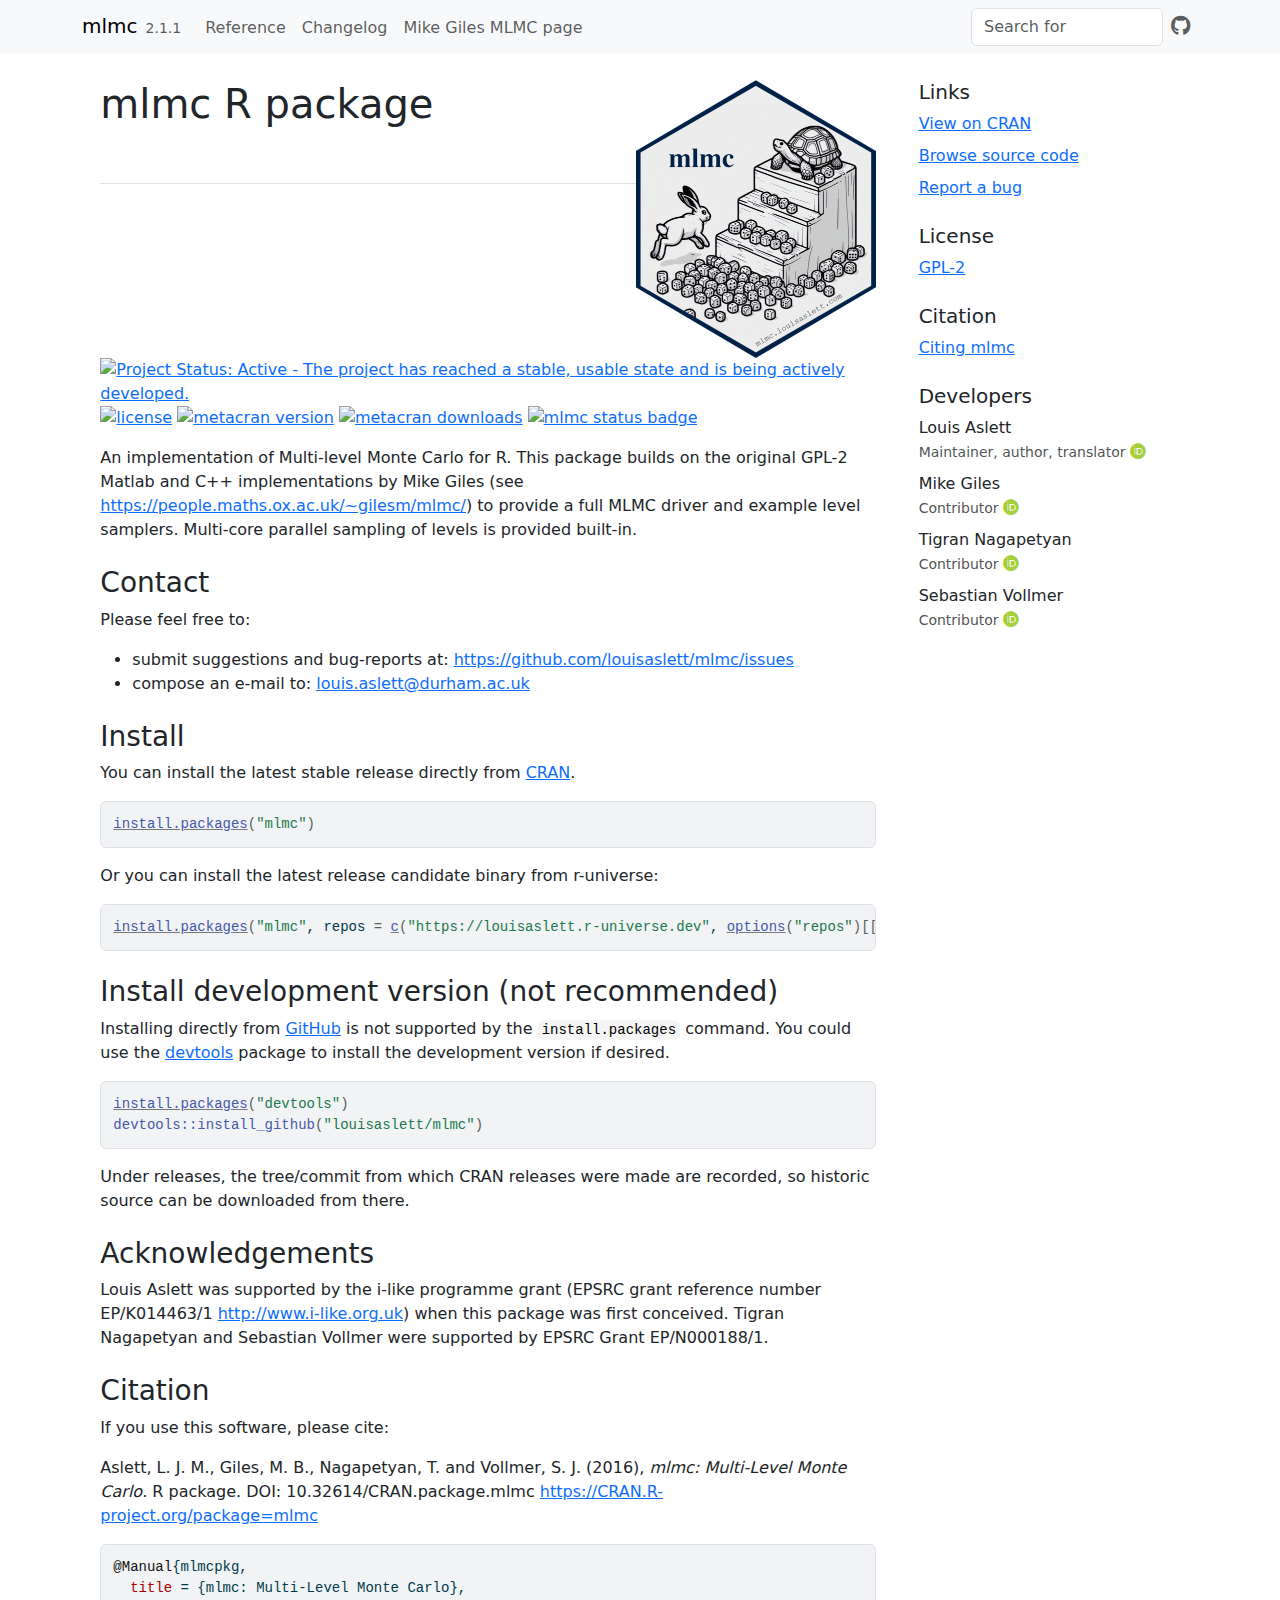
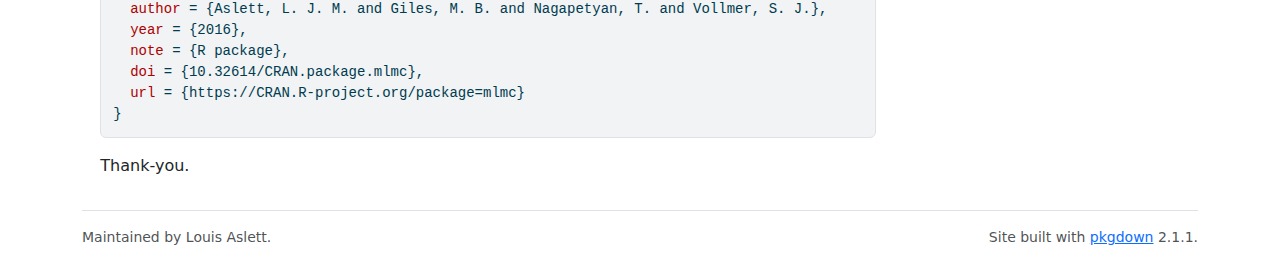
==== commit 0bca07b6: "Deploying to gh-pages from @ louisaslett/mlmc@4f357174300cb2a3b6bf638c40dbfd7890dc73f1 🚀" ====
--- a/index.html
+++ b/index.html
@@ -26,7 +26,7 @@
 
     <a class="navbar-brand me-2" href="index.html">mlmc</a>
 
-    <small class="nav-text text-muted me-auto" data-bs-toggle="tooltip" data-bs-placement="bottom" title="">2.1.0</small>
+    <small class="nav-text text-muted me-auto" data-bs-toggle="tooltip" data-bs-placement="bottom" title="">2.1.1</small>
 
 
     <button class="navbar-toggler" type="button" data-bs-toggle="collapse" data-bs-target="#navbar" aria-controls="navbar" aria-expanded="false" aria-label="Toggle navigation">
